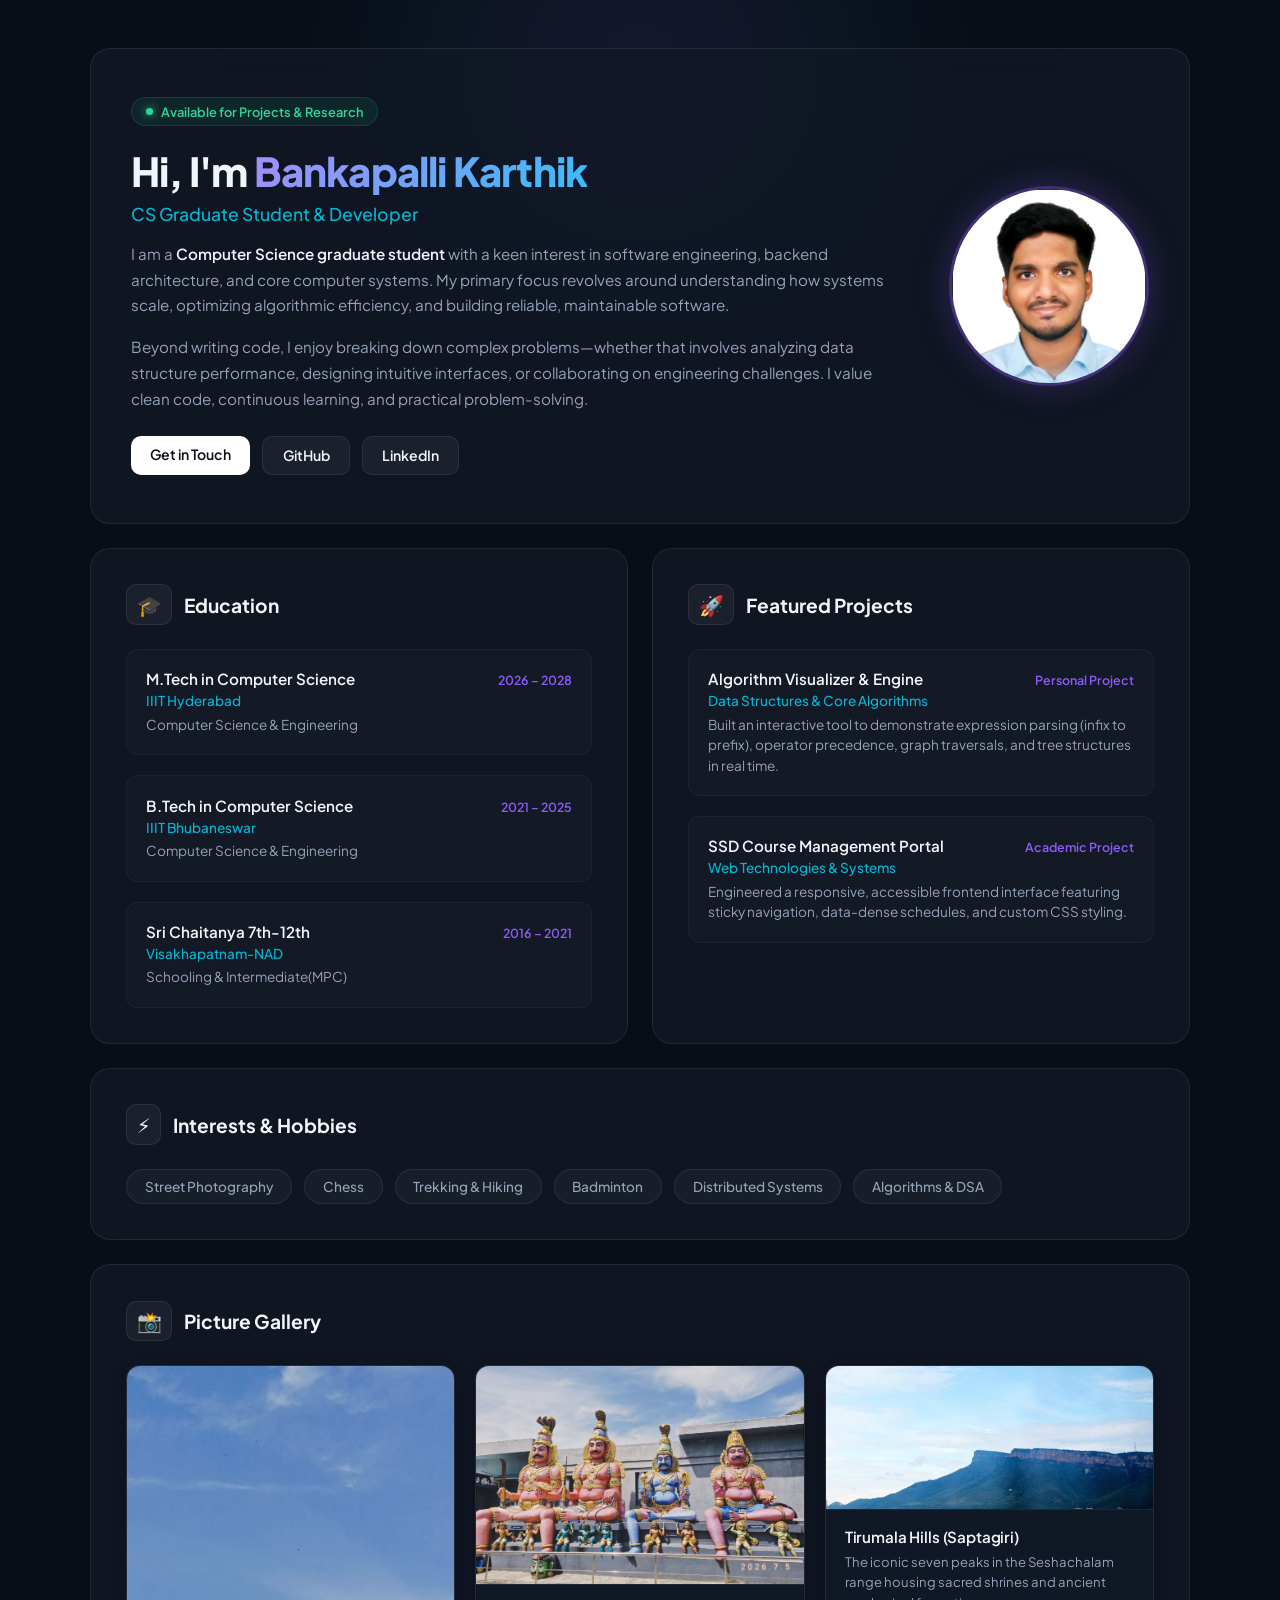
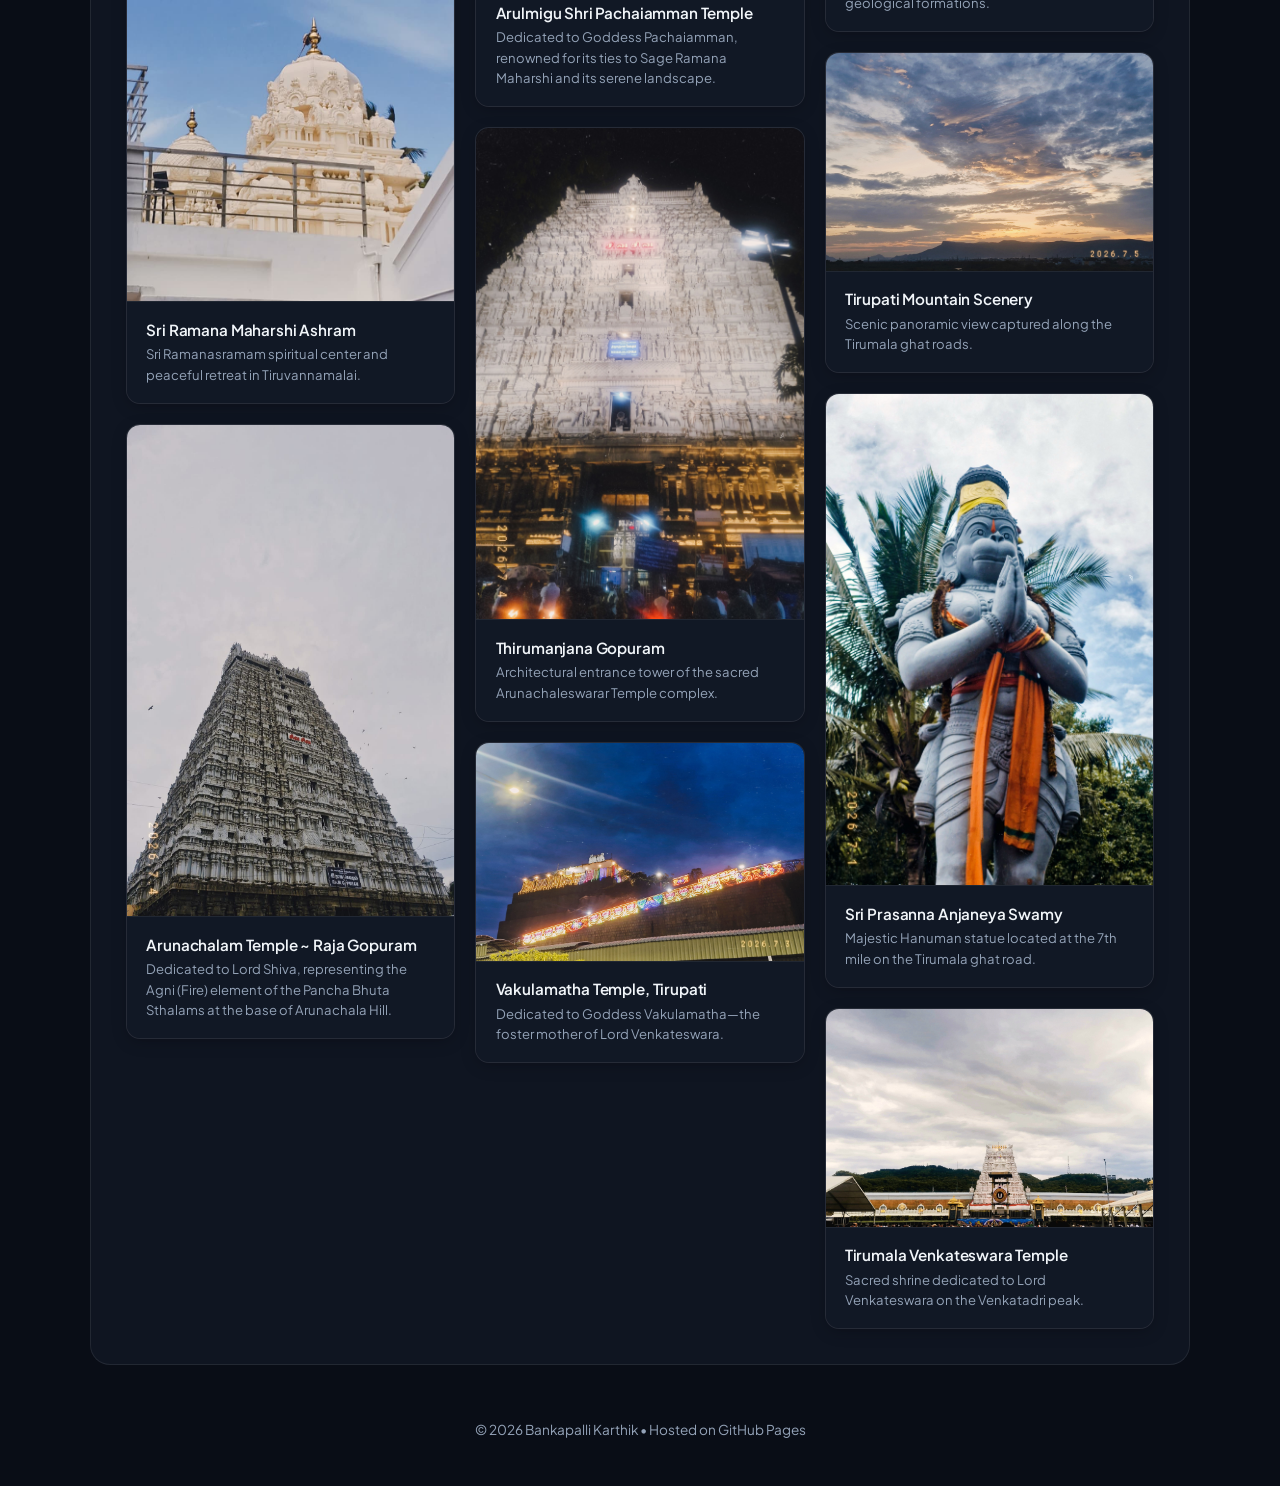
==== html_css/index.html @ 3ad512d4 "Complete portfolio and course page setup" ====
<!DOCTYPE html>
<html lang="en">
<head>
  <meta charset="UTF-8">
  <meta name="viewport" content="width=device-width, initial-scale=1.0">
  <title>Bankapalli Karthik | Portfolio</title>
  <link rel="stylesheet" href="style.css">
  <link rel="preconnect" href="https://fonts.googleapis.com">
  <link rel="preconnect" href="https://fonts.gstatic.com" crossorigin>
  <link href="https://fonts.googleapis.com/css2?family=Plus+Jakarta+Sans:wght@400;500;600;700;800&display=swap" rel="stylesheet">
</head>
<body>

  <div class="glow-bg"></div>

  <main class="bento-container">

    <!-- 1. Hero Card (Profile & Bio) -->
    <section class="card bento-hero">
      <div class="hero-left">
        <div class="status-pill">
          <span class="live-dot"></span> Available for Projects & Research
        </div>
        <h1>Hi, I'm <span class="gradient-text">Bankapalli Karthik</span></h1>
        <p class="role-subtitle">CS Graduate Student & Developer</p>
        <p class="hero-bio">
          I am a <strong>Computer Science graduate student</strong> with a keen interest in software engineering, backend architecture, and core computer systems. My primary focus revolves around understanding how systems scale, optimizing algorithmic efficiency, and building reliable, maintainable software.
        </p>
        <p class="hero-bio">
          Beyond writing code, I enjoy breaking down complex problems—whether that involves analyzing data structure performance, designing intuitive interfaces, or collaborating on engineering challenges. I value clean code, continuous learning, and practical problem-solving.
        </p>
        <div class="button-group">
          <a href="mailto:bankapallikarthik03@gmail.com" class="btn btn-primary">Get in Touch</a>
          <a href="https://github.com/KarthikB4" target="_blank" class="btn btn-secondary">GitHub</a>
          <a href="https://www.linkedin.com/in/bankapalli-karthik-24542623a/" target="_blank" class="btn btn-secondary">LinkedIn</a>
        </div>
      </div>
      <div class="hero-avatar">
        <img src="images/profile.jpg" alt="Bankapalli Karthik" onerror="this.src='images/photo.jpg'">
      </div>
    </section>

    <!-- 2. Education Card -->
    <section class="card bento-edu">
      <div class="card-header">
        <span class="card-icon">🎓</span>
        <h2>Education</h2>
      </div>
      <div class="item-stack">
        <div class="stack-entry">
          <div class="entry-row">
            <h4>M.Tech in Computer Science</h4>
            <span class="tag-year">2026 – 2028</span>
          </div>
          <p class="entry-inst">IIIT Hyderabad</p>
          <p class="entry-sub">Computer Science & Engineering</p>
        </div>
        <div class="stack-entry">
          <div class="entry-row">
            <h4>B.Tech in Computer Science</h4>
            <span class="tag-year">2021 – 2025</span>
          </div>
          <p class="entry-inst">IIIT Bhubaneswar</p>
          <p class="entry-sub">Computer Science & Engineering</p>
        </div>
        <div class="stack-entry">
          <div class="entry-row">
            <h4>Sri Chaitanya 7th-12th</h4>
            <span class="tag-year">2016 – 2021</span>
          </div>
          <p class="entry-inst">Visakhapatnam-NAD</p>
          <p class="entry-sub">Schooling & Intermediate(MPC)</p>
        </div>
      </div>
    </section>

    <!-- 3. Featured Projects Card -->
    <section class="card bento-proj">
      <div class="card-header">
        <span class="card-icon">🚀</span>
        <h2>Featured Projects</h2>
      </div>
      <div class="item-stack">
        <div class="stack-entry">
          <div class="entry-row">
            <h4>Algorithm Visualizer & Engine</h4>
            <span class="tag-year">Personal Project</span>
          </div>
          <p class="entry-inst">Data Structures & Core Algorithms</p>
          <p class="entry-sub">Built an interactive tool to demonstrate expression parsing (infix to prefix), operator precedence, graph traversals, and tree structures in real time.</p>
        </div>
        <div class="stack-entry">
          <div class="entry-row">
            <h4>SSD Course Management Portal</h4>
            <span class="tag-year">Academic Project</span>
          </div>
          <p class="entry-inst">Web Technologies & Systems</p>
          <p class="entry-sub">Engineered a responsive, accessible frontend interface featuring sticky navigation, data-dense schedules, and custom CSS styling.</p>
        </div>
      </div>
    </section>

    <!-- 4. Interests & Hobbies Card -->
    <section class="card bento-hobbies">
      <div class="card-header">
        <span class="card-icon">⚡</span>
        <h2>Interests & Hobbies</h2>
      </div>
      <div class="pill-grid">
        <span class="hobby-tag">Street Photography</span>
        <span class="hobby-tag">Chess</span>
        <span class="hobby-tag">Trekking & Hiking</span>
        <span class="hobby-tag">Badminton</span>
        <span class="hobby-tag">Distributed Systems</span>
        <span class="hobby-tag">Algorithms & DSA</span>
      </div>
    </section>

    <!-- 5. Picture Gallery Card -->
    <section class="card bento-gallery">
      <div class="card-header">
        <span class="card-icon">📸</span>
        <h2>Picture Gallery</h2>
      </div>
      <div class="gallery-grid-9">
        
        <div class="photo-card">
          <img src="images/pic1.jpeg" alt="Sri Ramana Maharshi Ashram">
          <div class="photo-info">
            <h4>Sri Ramana Maharshi Ashram</h4>
            <p>Sri Ramanasramam spiritual center and peaceful retreat in Tiruvannamalai.</p>
          </div>
        </div>

        <div class="photo-card">
          <img src="images/pic2.jpeg" alt="Arunachalam temple ~ Raja Gopuram">
          <div class="photo-info">
            <h4>Arunachalam Temple ~ Raja Gopuram</h4>
            <p>Dedicated to Lord Shiva, representing the Agni (Fire) element of the Pancha Bhuta Sthalams at the base of Arunachala Hill.</p>
          </div>
        </div>

        <div class="photo-card">
          <img src="images/pic3.jpeg" alt="Arulmigu Shri Pachaiamman Temple">
          <div class="photo-info">
            <h4>Arulmigu Shri Pachaiamman Temple</h4>
            <p>Dedicated to Goddess Pachaiamman, renowned for its ties to Sage Ramana Maharshi and its serene landscape.</p>
          </div>
        </div>

        <div class="photo-card">
          <img src="images/pic4.jpeg" alt="Thirumanjana Gopuram">
          <div class="photo-info">
            <h4>Thirumanjana Gopuram</h4>
            <p>Architectural entrance tower of the sacred Arunachaleswarar Temple complex.</p>
          </div>
        </div>

        <div class="photo-card">
          <img src="images/pic5.jpeg" alt="Vakulamatha Temple Tirupati">
          <div class="photo-info">
            <h4>Vakulamatha Temple, Tirupati</h4>
            <p>Dedicated to Goddess Vakulamatha—the foster mother of Lord Venkateswara.</p>
          </div>
        </div>

        <div class="photo-card">
          <img src="images/pic6.jpeg" alt="Tirumala Hills">
          <div class="photo-info">
            <h4>Tirumala Hills (Saptagiri)</h4>
            <p>The iconic seven peaks in the Seshachalam range housing sacred shrines and ancient geological formations.</p>
          </div>
        </div>

        <div class="photo-card">
          <img src="images/pic7.jpeg" alt="Tirupati Scenery">
          <div class="photo-info">
            <h4>Tirupati Mountain Scenery</h4>
            <p>Scenic panoramic view captured along the Tirumala ghat roads.</p>
          </div>
        </div>

        <div class="photo-card">
          <img src="images/pic8.jpeg" alt="Sri Prasanna Anjaneya Swamy Statue">
          <div class="photo-info">
            <h4>Sri Prasanna Anjaneya Swamy</h4>
            <p>Majestic Hanuman statue located at the 7th mile on the Tirumala ghat road.</p>
          </div>
        </div>

        <div class="photo-card">
          <img src="images/pic9.jpeg" alt="Tirumala Temple">
          <div class="photo-info">
            <h4>Tirumala Venkateswara Temple</h4>
            <p>Sacred shrine dedicated to Lord Venkateswara on the Venkatadri peak.</p>
          </div>
        </div>

      </div>
    </section>

  </main>

  <footer class="footer">
    <p>&copy; 2026 Bankapalli Karthik • Hosted on GitHub Pages</p>
  </footer>

</body>
</html>
---- html_css/style.css ----
/* ==========================================================================
   Modern Bento-Grid Portfolio Stylesheet
   Theme: Midnight Slate, Neon Violet & Glassmorphism
   ========================================================================== */

:root {
  --bg-dark: #090d16;
  --card-bg: rgba(18, 24, 38, 0.75);
  --card-border: rgba(255, 255, 255, 0.08);
  --text-main: #f1f5f9;
  --text-muted: #94a3b8;
  --accent-purple: #8b5cf6;
  --accent-cyan: #06b6d4;
  --gradient-main: linear-gradient(135deg, #a78bfa 0%, #38bdf8 100%);
  --radius: 20px;
}

* {
  box-sizing: border-box;
  margin: 0;
  padding: 0;
}

body {
  font-family: 'Plus Jakarta Sans', system-ui, -apple-system, sans-serif;
  background-color: var(--bg-dark);
  color: var(--text-main);
  min-height: 100vh;
  padding: 3rem 1.5rem;
  position: relative;
  overflow-x: hidden;
}

/* Background Ambient Glow */
.glow-bg {
  position: fixed;
  top: -20%;
  left: 50%;
  transform: translateX(-50%);
  width: 800px;
  height: 500px;
  background: radial-gradient(circle, rgba(139, 92, 246, 0.15) 0%, rgba(6, 182, 212, 0.05) 50%, transparent 70%);
  filter: blur(80px);
  pointer-events: none;
  z-index: 0;
}

/* Bento Grid Container */
.bento-container {
  position: relative;
  z-index: 1;
  max-width: 1100px;
  margin: 0 auto;
  display: grid;
  grid-template-columns: repeat(12, 1fr);
  gap: 1.5rem;
}

/* Base Bento Card */
.card {
  background: var(--card-bg);
  backdrop-filter: blur(16px);
  -webkit-backdrop-filter: blur(16px);
  border: 1px solid var(--card-border);
  border-radius: var(--radius);
  padding: 2.2rem;
  transition: transform 0.25s ease, border-color 0.25s ease, box-shadow 0.25s ease;
}

.card:hover {
  border-color: rgba(139, 92, 246, 0.35);
  box-shadow: 0 12px 30px -10px rgba(139, 92, 246, 0.15);
  transform: translateY(-3px);
}

.card-header {
  display: flex;
  align-items: center;
  gap: 0.75rem;
  margin-bottom: 1.5rem;
}

.card-icon {
  font-size: 1.25rem;
  background: rgba(255, 255, 255, 0.05);
  padding: 0.4rem 0.6rem;
  border-radius: 10px;
  border: 1px solid rgba(255, 255, 255, 0.08);
}

.card-header h2 {
  font-size: 1.2rem;
  font-weight: 700;
  color: var(--text-main);
}

/* 1. Hero Bento Card */
.bento-hero {
  grid-column: span 12;
  display: flex;
  justify-content: space-between;
  align-items: center;
  gap: 2.5rem;
  padding: 3rem 2.5rem;
}

.status-pill {
  display: inline-flex;
  align-items: center;
  gap: 0.5rem;
  background: rgba(16, 185, 129, 0.1);
  color: #34d399;
  border: 1px solid rgba(16, 185, 129, 0.2);
  padding: 0.35rem 0.85rem;
  border-radius: 9999px;
  font-size: 0.8rem;
  font-weight: 600;
  margin-bottom: 1.2rem;
}

.live-dot {
  width: 7px;
  height: 7px;
  background: #34d399;
  border-radius: 50%;
  box-shadow: 0 0 8px #34d399;
}

.bento-hero h1 {
  font-size: 2.5rem;
  font-weight: 800;
  letter-spacing: -0.02em;
  margin-bottom: 0.4rem;
}

.gradient-text {
  background: var(--gradient-main);
  -webkit-background-clip: text;
  -webkit-text-fill-color: transparent;
  background-clip: text;
}

.role-subtitle {
  font-size: 1.1rem;
  font-weight: 500;
  color: var(--accent-cyan);
  margin-bottom: 1rem;
}

.hero-bio {
  color: var(--text-muted);
  font-size: 0.95rem;
  line-height: 1.7;
  margin-bottom: 1rem;
}

.hero-bio strong {
  color: var(--text-main);
  font-weight: 600;
}

.button-group {
  display: flex;
  gap: 0.75rem;
  flex-wrap: wrap;
  margin-top: 1.5rem;
}

.btn {
  padding: 0.6rem 1.2rem;
  border-radius: 10px;
  font-size: 0.88rem;
  font-weight: 600;
  text-decoration: none;
  transition: all 0.2s ease;
}

.btn-primary {
  background: #ffffff;
  color: #090d16;
}

.btn-primary:hover {
  background: var(--accent-cyan);
  color: #ffffff;
  transform: translateY(-2px);
}

.btn-secondary {
  background: rgba(255, 255, 255, 0.05);
  color: var(--text-main);
  border: 1px solid var(--card-border);
}

.btn-secondary:hover {
  background: rgba(255, 255, 255, 0.1);
  border-color: rgba(255, 255, 255, 0.2);
  transform: translateY(-2px);
}

.hero-avatar {
  flex-shrink: 0;
  width: 200px;
  height: 200px;
  display: flex;
  align-items: center;
  justify-content: center;
}

.hero-avatar img {
  width: 100%;
  height: 100%;
  border-radius: 50%;
  object-fit: cover;
  object-position: center top;
  border: 3px solid rgba(139, 92, 246, 0.4);
  box-shadow: 0 0 35px rgba(139, 92, 246, 0.25);
  display: block;
}

/* 2. Education & 3. Projects Cards */
.bento-edu {
  grid-column: span 6;
}

.bento-proj {
  grid-column: span 6;
}

.item-stack {
  display: flex;
  flex-direction: column;
  gap: 1.25rem;
}

.stack-entry {
  background: rgba(255, 255, 255, 0.02);
  border: 1px solid rgba(255, 255, 255, 0.04);
  padding: 1.2rem;
  border-radius: 12px;
}

.entry-row {
  display: flex;
  justify-content: space-between;
  align-items: baseline;
  gap: 0.5rem;
  margin-bottom: 0.25rem;
}

.entry-row h4 {
  font-size: 0.95rem;
  font-weight: 600;
  color: var(--text-main);
}

.tag-year {
  font-size: 0.78rem;
  color: var(--accent-purple);
  font-weight: 600;
}

.entry-inst {
  font-size: 0.85rem;
  font-weight: 500;
  color: var(--accent-cyan);
  margin-bottom: 0.35rem;
}

.entry-sub {
  font-size: 0.85rem;
  color: var(--text-muted);
  line-height: 1.5;
}

/* 4. Interests Card */
.bento-hobbies {
  grid-column: span 12;
}

.pill-grid {
  display: flex;
  flex-wrap: wrap;
  gap: 0.75rem;
}

.hobby-tag {
  background: rgba(255, 255, 255, 0.04);
  border: 1px solid rgba(255, 255, 255, 0.08);
  padding: 0.5rem 1.1rem;
  border-radius: 9999px;
  font-size: 0.85rem;
  font-weight: 500;
  color: var(--text-muted);
  transition: all 0.2s ease;
}

.hobby-tag:hover {
  color: var(--text-main);
  border-color: var(--accent-purple);
  background: rgba(139, 92, 246, 0.1);
  transform: translateY(-2px);
}

/* 5. Picture Gallery Card (Masonry Scaling) */
.bento-gallery {
  grid-column: span 12;
  width: 100%;
}

.gallery-grid-9 {
  column-count: 3;
  column-gap: 1.25rem;
  width: 100%;
}

.photo-card {
  break-inside: avoid;
  margin-bottom: 1.25rem;
  background: rgba(255, 255, 255, 0.02);
  border: 1px solid rgba(255, 255, 255, 0.08);
  border-radius: 14px;
  overflow: hidden;
  display: flex;
  flex-direction: column;
  box-shadow: 0 4px 15px rgba(0, 0, 0, 0.2);
  transition: transform 0.25s ease, border-color 0.25s ease, box-shadow 0.25s ease;
}

.photo-card:hover {
  transform: translateY(-4px);
  border-color: rgba(139, 92, 246, 0.5);
  box-shadow: 0 12px 25px -5px rgba(139, 92, 246, 0.2);
}

.photo-card img {
  width: 100% !important;
  height: auto !important;
  display: block !important;
  object-fit: contain !important;
  border-bottom: 1px solid rgba(255, 255, 255, 0.06);
  transition: transform 0.3s ease;
}

.photo-card:hover img {
  transform: scale(1.02);
}

.photo-info {
  padding: 1.1rem 1.2rem;
  display: flex;
  flex-direction: column;
  gap: 0.35rem;
  background: rgba(18, 24, 38, 0.6);
}

.photo-info h4 {
  font-size: 0.95rem;
  font-weight: 600;
  color: var(--text-main);
  letter-spacing: -0.01em;
}

.photo-info p {
  font-size: 0.82rem;
  color: var(--text-muted);
  line-height: 1.55;
}

/* Responsive Breakpoints */
@media (max-width: 900px) {
  .bento-hero,
  .bento-edu,
  .bento-proj,
  .bento-hobbies,
  .bento-gallery {
    grid-column: span 12;
  }

  .bento-hero {
    flex-direction: column-reverse;
    text-align: center;
  }

  .hero-bio {
    margin: 0 auto 1rem auto;
  }

  .button-group {
    justify-content: center;
  }
}

@media (max-width: 850px) {
  .gallery-grid-9 {
    column-count: 2;
  }
}

@media (max-width: 520px) {
  .gallery-grid-9 {
    column-count: 1;
  }
}

/* Footer */
.footer {
  text-align: center;
  color: var(--text-muted);
  font-size: 0.85rem;
  margin-top: 3.5rem;
}
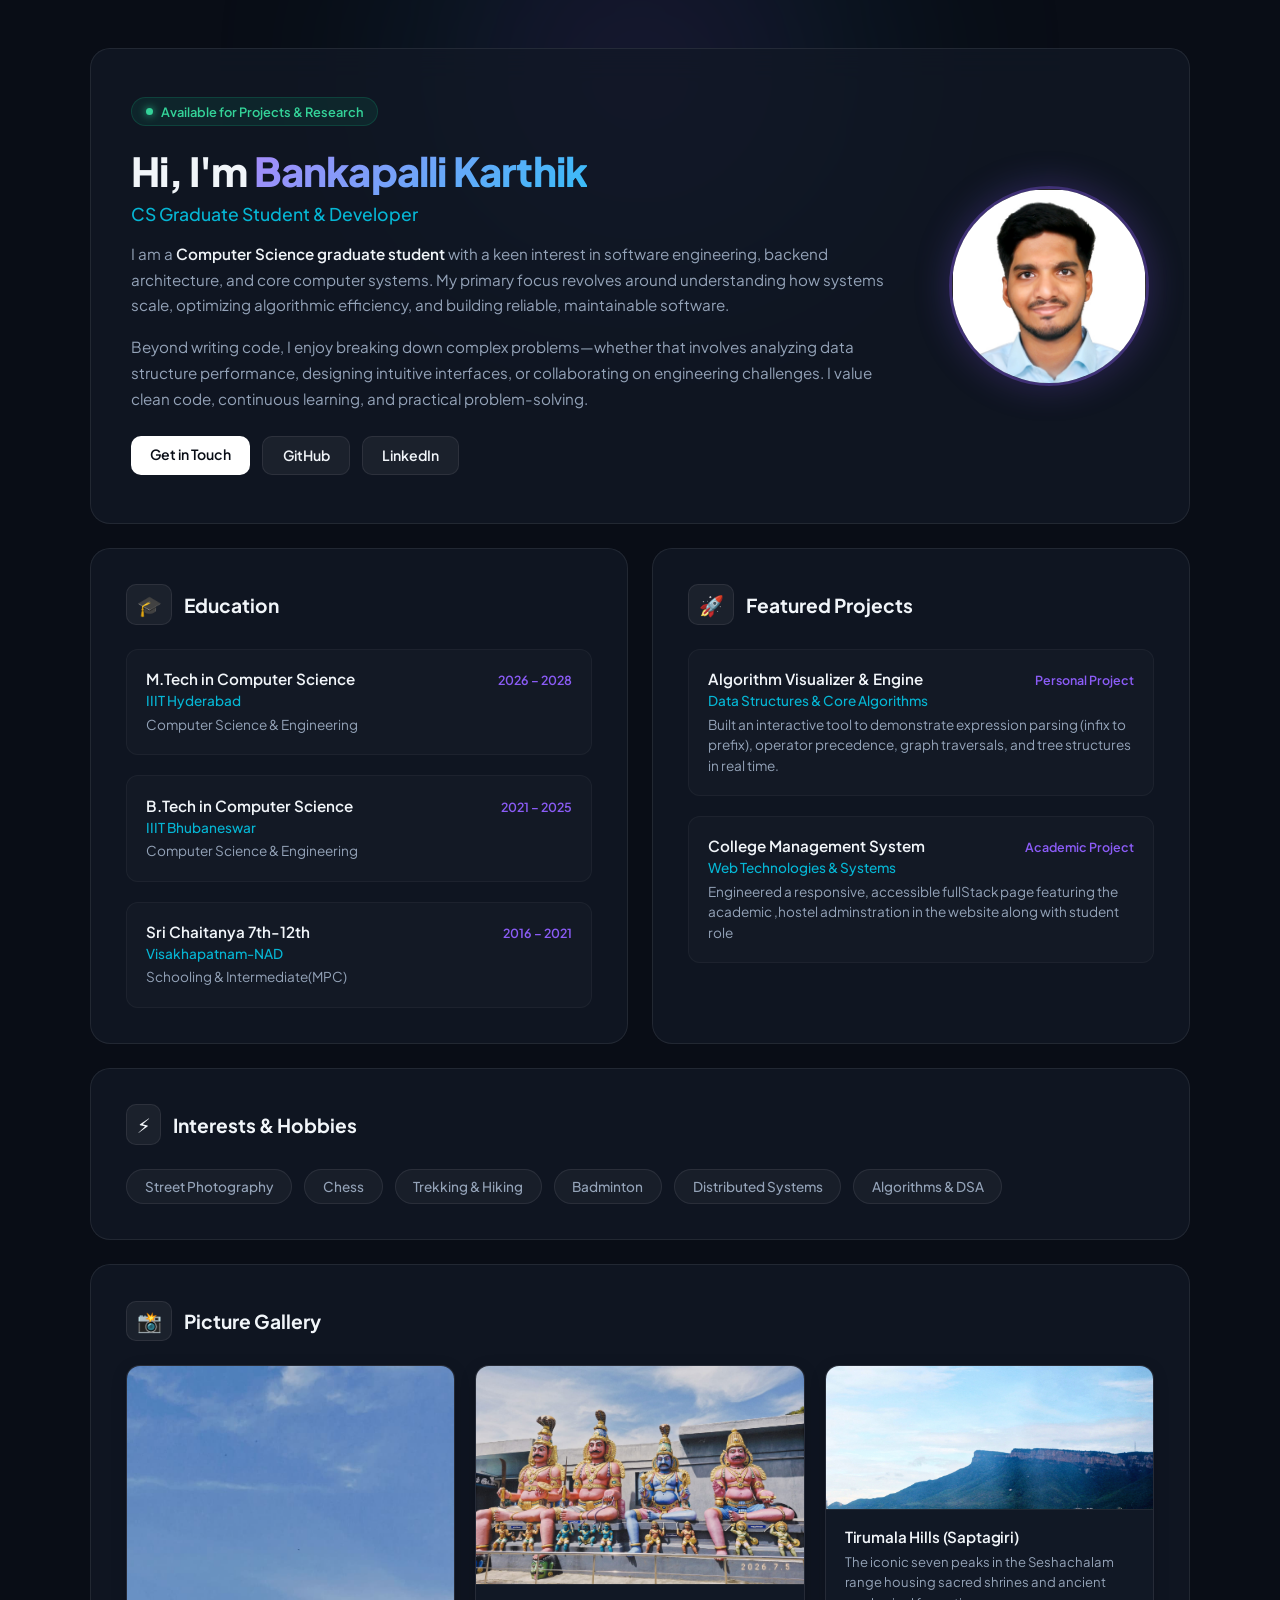
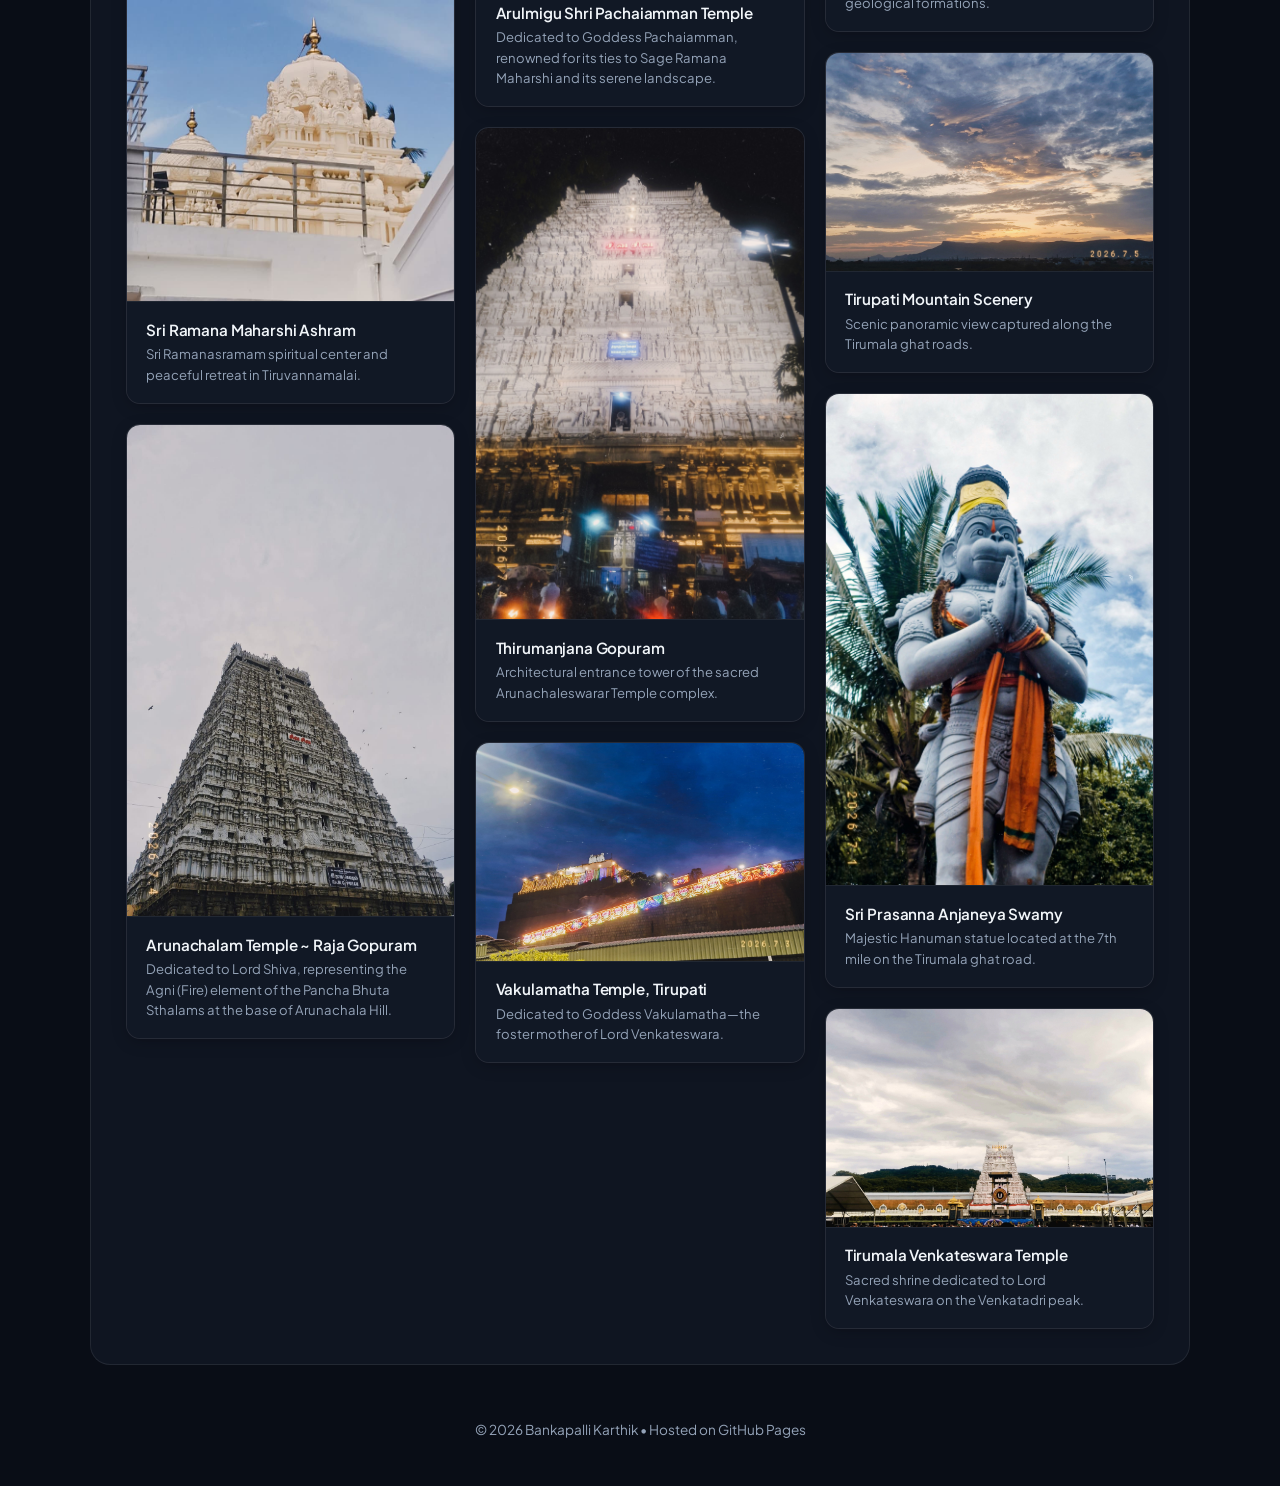
==== commit 99416f84: "Final submission setup" ====
--- a/html_css/index.html
+++ b/html_css/index.html
@@ -15,7 +15,6 @@
 
   <main class="bento-container">
 
-    <!-- 1. Hero Card (Profile & Bio) -->
     <section class="card bento-hero">
       <div class="hero-left">
         <div class="status-pill">
@@ -40,7 +39,6 @@
       </div>
     </section>
 
-    <!-- 2. Education Card -->
     <section class="card bento-edu">
       <div class="card-header">
         <span class="card-icon">🎓</span>
@@ -74,7 +72,6 @@
       </div>
     </section>
 
-    <!-- 3. Featured Projects Card -->
     <section class="card bento-proj">
       <div class="card-header">
         <span class="card-icon">🚀</span>
@@ -91,16 +88,15 @@
         </div>
         <div class="stack-entry">
           <div class="entry-row">
-            <h4>SSD Course Management Portal</h4>
+            <h4>College Management System</h4>
             <span class="tag-year">Academic Project</span>
           </div>
           <p class="entry-inst">Web Technologies & Systems</p>
-          <p class="entry-sub">Engineered a responsive, accessible frontend interface featuring sticky navigation, data-dense schedules, and custom CSS styling.</p>
-        </div>
-      </div>
-    </section>
-
-    <!-- 4. Interests & Hobbies Card -->
+          <p class="entry-sub">Engineered a responsive, accessible fullStack page featuring the academic ,hostel adminstration in the website along with student role</p>
+        </div>
+      </div>
+    </section>
+
     <section class="card bento-hobbies">
       <div class="card-header">
         <span class="card-icon">⚡</span>
@@ -116,7 +112,6 @@
       </div>
     </section>
 
-    <!-- 5. Picture Gallery Card -->
     <section class="card bento-gallery">
       <div class="card-header">
         <span class="card-icon">📸</span>
--- a/html_css/style.css
+++ b/html_css/style.css
@@ -1,7 +1,3 @@
-/* ==========================================================================
-   Modern Bento-Grid Portfolio Stylesheet
-   Theme: Midnight Slate, Neon Violet & Glassmorphism
-   ========================================================================== */
 
 :root {
   --bg-dark: #090d16;
@@ -31,7 +27,6 @@
   overflow-x: hidden;
 }
 
-/* Background Ambient Glow */
 .glow-bg {
   position: fixed;
   top: -20%;
@@ -45,7 +40,6 @@
   z-index: 0;
 }
 
-/* Bento Grid Container */
 .bento-container {
   position: relative;
   z-index: 1;
@@ -56,7 +50,6 @@
   gap: 1.5rem;
 }
 
-/* Base Bento Card */
 .card {
   background: var(--card-bg);
   backdrop-filter: blur(16px);
@@ -94,7 +87,6 @@
   color: var(--text-main);
 }
 
-/* 1. Hero Bento Card */
 .bento-hero {
   grid-column: span 12;
   display: flex;
@@ -218,7 +210,6 @@
   display: block;
 }
 
-/* 2. Education & 3. Projects Cards */
 .bento-edu {
   grid-column: span 6;
 }
@@ -273,7 +264,6 @@
   line-height: 1.5;
 }
 
-/* 4. Interests Card */
 .bento-hobbies {
   grid-column: span 12;
 }
@@ -302,7 +292,6 @@
   transform: translateY(-2px);
 }
 
-/* 5. Picture Gallery Card (Masonry Scaling) */
 .bento-gallery {
   grid-column: span 12;
   width: 100%;
@@ -367,7 +356,7 @@
   line-height: 1.55;
 }
 
-/* Responsive Breakpoints */
+
 @media (max-width: 900px) {
   .bento-hero,
   .bento-edu,
@@ -403,7 +392,6 @@
   }
 }
 
-/* Footer */
 .footer {
   text-align: center;
   color: var(--text-muted);
